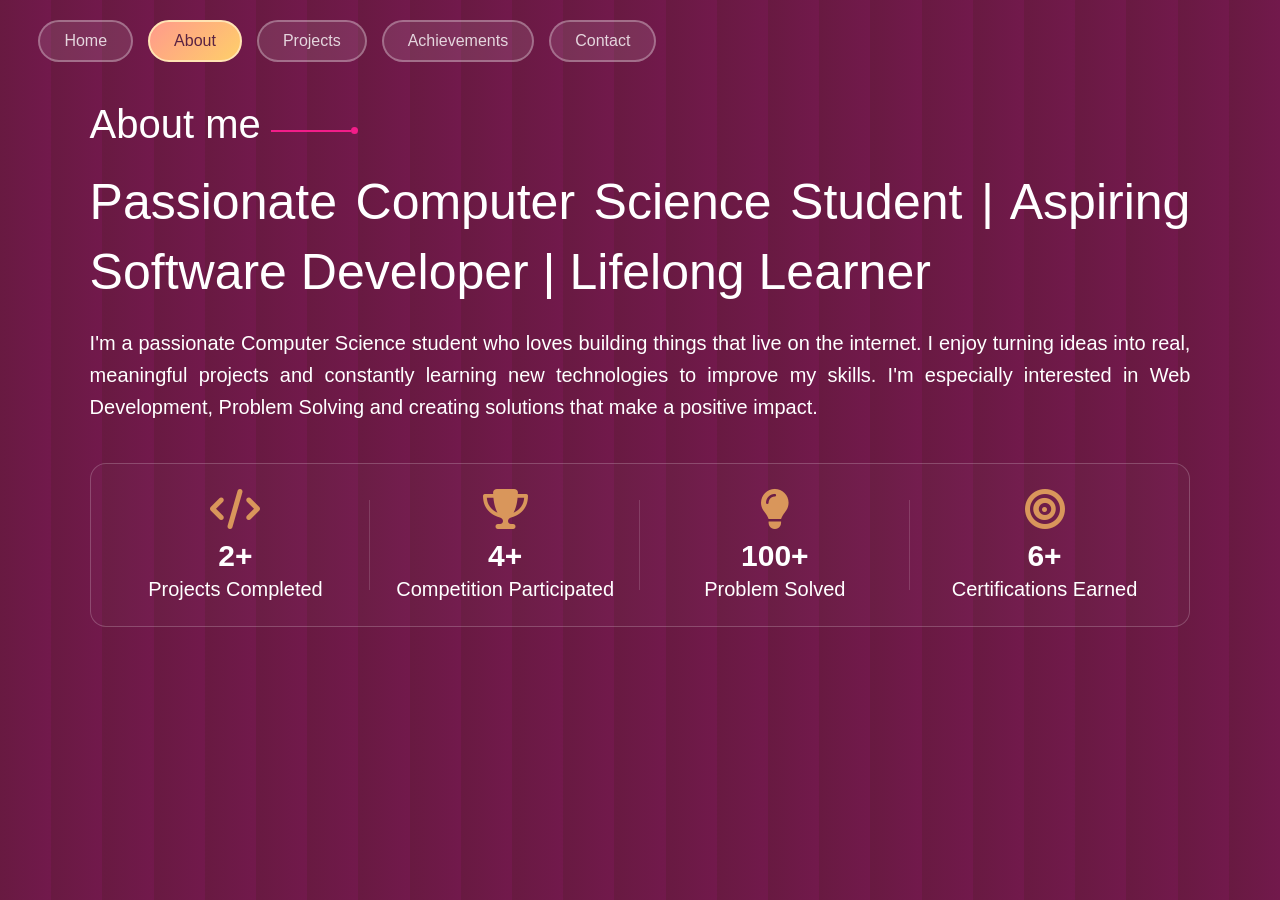
==== about.html @ 4cc9cf47 "Added About me page" ====
<!DOCTYPE html>
<html lang="en">

<head>
    <link rel="stylesheet" href="about.css">
    <link rel="stylesheet" href="https://cdnjs.cloudflare.com/ajax/libs/font-awesome/6.4.0/css/all.min.css">
    <meta charset="UTF-8">
    <meta name="viewport" content="width=device-width, initial-scale=1.0">
    <title>Nuzhat Khan</title>
</head>

<body>
    <nav class="navbar">
        <a href="homepage.html" class="nav-item">Home</a>
        <a href="about.html" class="nav-item active">About</a>
        <a href="#projects" class="nav-item">Projects</a>
        <a href="#achievements" class="nav-item">Achievements</a>
        <a href="#contact" class="nav-item">Contact</a>
    </nav>

    <main class="container">
        <section class="about-section">
            <div class="section-tag">
                <span>About me</span>
                <span class="line"></span>
                <span class="dot"></span>
            </div>
            <h1 class="main-heading">Passionate Computer Science Student | Aspiring Software Developer | Lifelong
                Learner</h1>
            <p class="about-description">
                I'm a passionate Computer Science student who loves building things that live on the internet.
                I enjoy turning ideas into real, meaningful projects and constantly learning new technologies
                to improve my skills. I'm especially interested in Web Development, Problem Solving and creating
                solutions that make a positive impact.
            </p>
        </section>

        <section class="stats-container">
            <div class="stat-card">
                <i class="fa-solid fa-code stat-icon"></i>
                <h2 class="stat-number">2+</h2>
                <p class="stat-label">Projects Completed</p>
            </div>
            <div class="stat-card">
                <i class="fa-solid fa-trophy stat-icon"></i>
                <h2 class="stat-number">4+</h2>
                <p class="stat-label">Competition Participated</p>
            </div>
            <div class="stat-card">
                <i class="fa-solid fa-lightbulb stat-icon"></i>
                <h2 class="stat-number">100+</h2>
                <p class="stat-label">Problem Solved</p>
            </div>
            <div class="stat-card">
                <i class="fa-solid fa-bullseye stat-icon"></i>
                <h2 class="stat-number">6+</h2>
                <p class="stat-label">Certifications Earned</p>
            </div>
        </section>
    </main>

</body>

</html>
---- about.css ----
* {
    margin: 0;
    padding: 0;
    box-sizing: border-box;
    font-family: 'Segoe UI', Tahoma, Geneva, Verdana, sans-serif;
}

body {
    margin: 0;
    min-height: 100vh;
    background: repeating-linear-gradient(90deg,
            rgb(104, 26, 65) 4%,
            rgb(114, 25, 76) 8%);
}

.navbar {
    margin: 0 auto;
    padding: 20px 3%;
    display: flex;
    gap: 15px;
}

.nav-item {
    text-decoration: none;
    font-family: 'Segoe UI', Arial, sans-serif;
    color: rgba(255, 255, 255, 0.8);
    font-weight: 500;
    padding: 10px 24px;
    border-radius: 50px;
    background-color: rgb(255, 255, 255, 0.1);
    border: 2px solid rgba(255, 255, 255, 0.3);
    transition: all 0.3s ease;
}

.nav-item:not(.active):hover{
    background: linear-gradient(135deg, #FF9A8B, #FECF6A);
    border-color: #FFE3B3;
    color: #5A2342;
    transform: translateY(-3px);
}
.nav-item.active {
    background: linear-gradient(135deg, #FF9A8B, #FECF6A);
    border-color: #FFE3B3;
    color: #5A2342;
}

.container {
    max-width: 1440px;
    margin: 0 auto;
    padding: 0 7%;
}

.about-section {
    margin-top: 20px;
}

.section-tag {
    font-family: 'Poppins', sans-serif;
    font-weight: 400;
    font-size: 40px;
    color: rgba(255, 255, 255);
    margin-bottom: 10px;
    display: flex;
    align-items: center;
}

.line {
    margin-top: 12px;
    width: 80px;
    height: 2px;
    background: #F21D89;
    margin-left: 10px;
}

.dot {
    margin-top: 12px;
    width: 7px;
    height: 7px;
    background: #F21D89;
    border-radius: 50%;
    flex-shrink: 0;
}

.main-heading {
    text-align: justify;
    font-size: 50px;
    font-weight: 500;
    line-height: 1.4;
    margin: 20px 0;
    color: #ffffff;
}

.about-description {
    color: #ffffff;
    font-size: 20px;
    line-height: 1.6;
    text-align: justify;
    font-weight: 400;
}

.stats-container {
    display: grid;
    grid-template-columns: repeat(4, 1fr);
    border: 1px solid rgba(255, 255, 255, 0.2);
    border-radius: 16px;
    padding: 25px 10px;
    margin: 40px 0;
    background: rgba(255, 255, 255, 0.02);
    text-align: center;
}

.stat-card {
    position: relative;
}


.stat-card:not(:last-child)::after {
    content: '';
    position: absolute;
    right: 0;
    top: 10%;
    height: 80%;
    width: 1px;
    background-color: rgba(255, 255, 255, 0.15);
}

.stat-icon {
    font-size: 40px;
    color: #d9965b;
    margin-bottom: 10px;
}

.stat-number {
    font-size: 30px;
    font-weight: 600;
    margin-bottom: 5px;
    color: #ffffff;
}

.stat-label {
    font-size: 20px;
    color: #ffffff;
    padding: 0 10px;
}
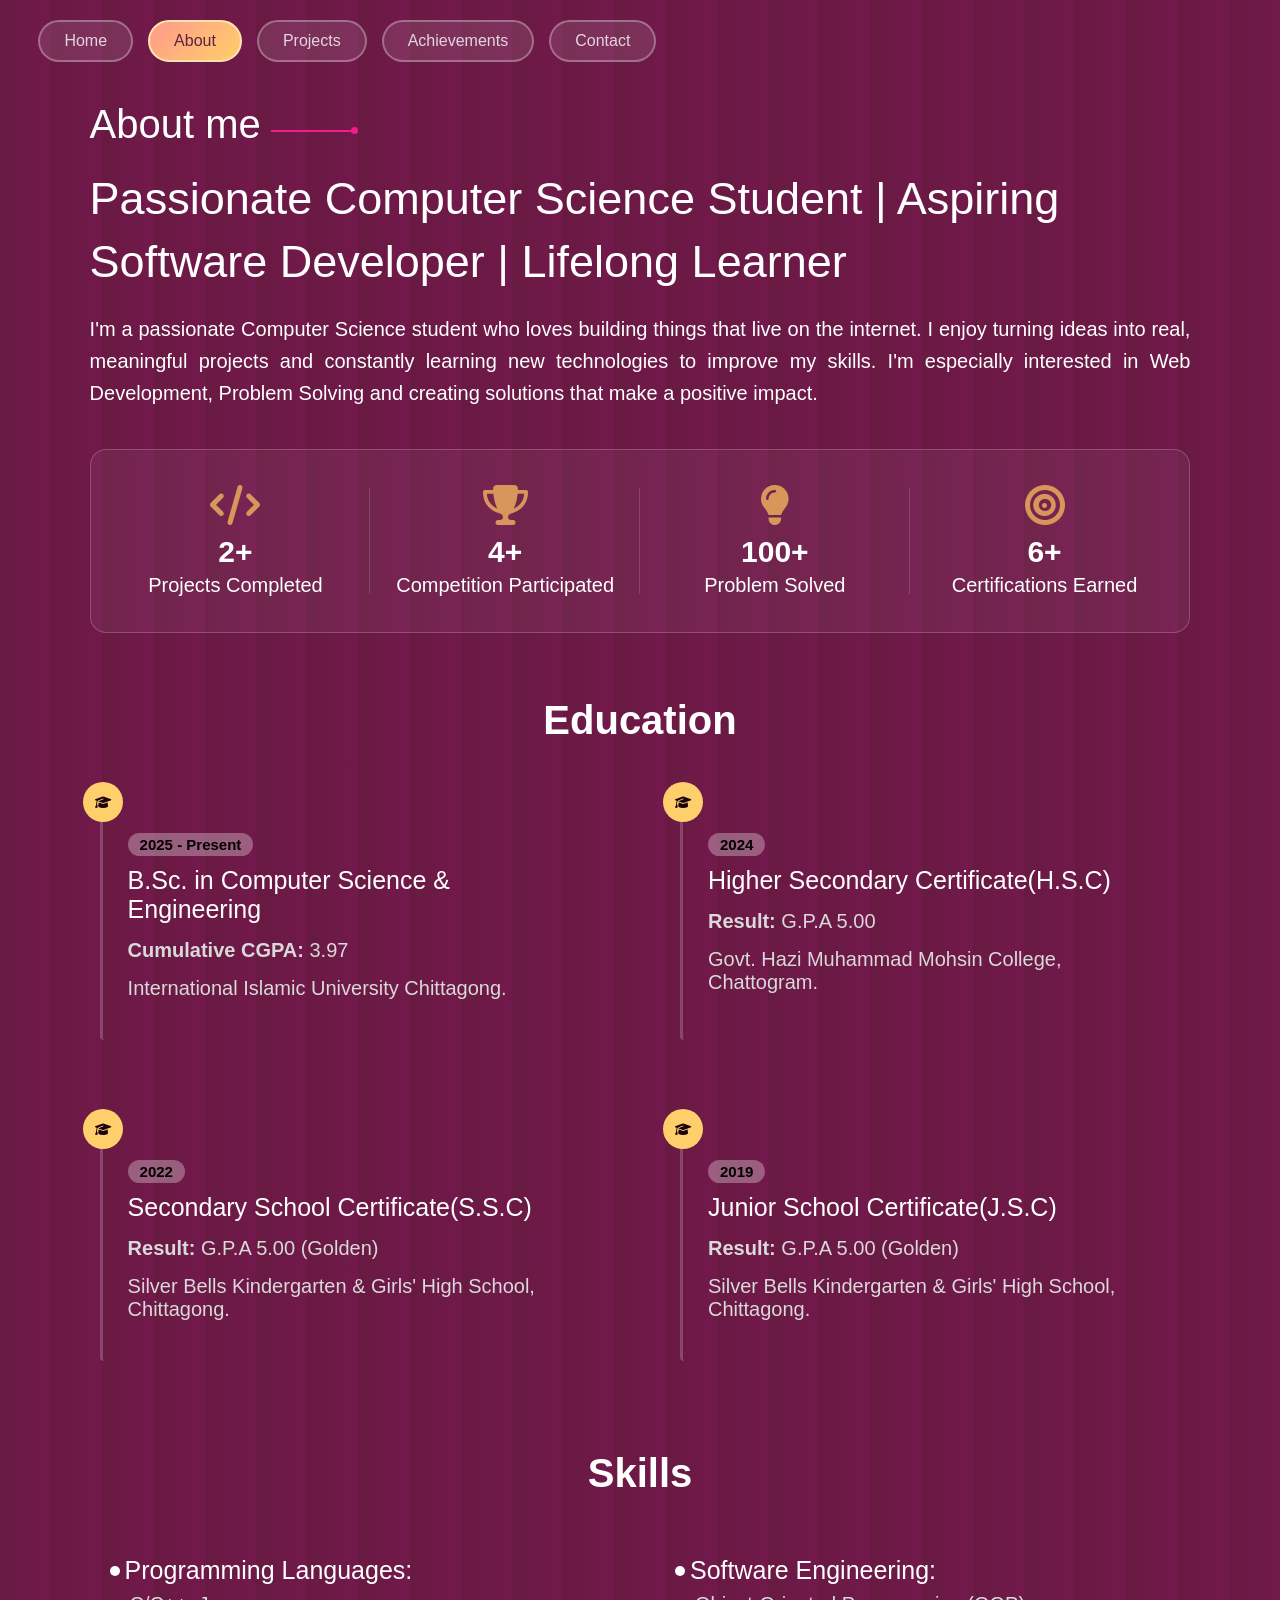
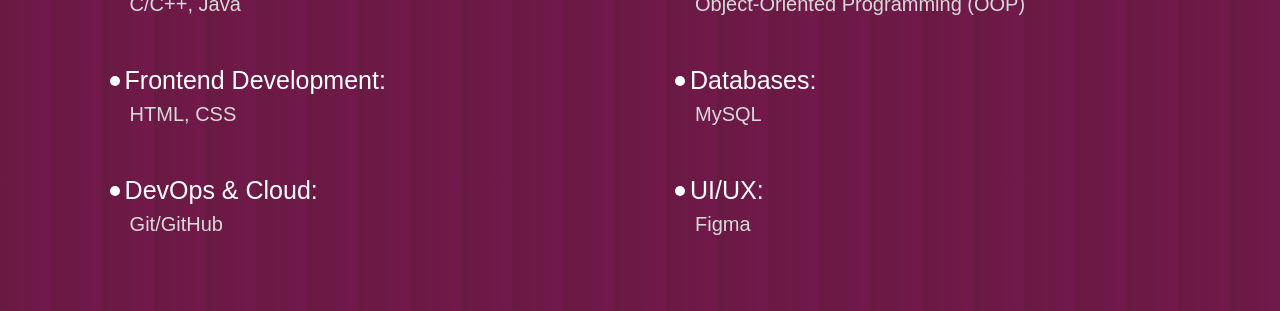
==== commit f721ac5d: "Completed About page" ====
--- a/about.html
+++ b/about.html
@@ -6,7 +6,7 @@
     <link rel="stylesheet" href="https://cdnjs.cloudflare.com/ajax/libs/font-awesome/6.4.0/css/all.min.css">
     <meta charset="UTF-8">
     <meta name="viewport" content="width=device-width, initial-scale=1.0">
-    <title>Nuzhat Khan</title>
+    <title>Nuzhat Khan - About</title>
 </head>
 
 <body>
@@ -57,6 +57,81 @@
                 <p class="stat-label">Certifications Earned</p>
             </div>
         </section>
+
+        <section class="education-section">
+            <h2 class="section-title">Education</h2>
+            <div class="education-grid">
+
+                <div class="education-item">
+                    <div class="edu-icon"><i class="fa-solid fa-graduation-cap"></i></div>
+                    <span class="edu-year">2025 - Present</span>
+                    <h3>B.Sc. in Computer Science & Engineering</h3>
+                    <p class="edu-result"><b>Cumulative CGPA:</b> 3.97</p>
+                    <p class="edu-institute">International Islamic University Chittagong.</p>
+                </div>
+
+                <div class="education-item">
+                    <div class="edu-icon"><i class="fa-solid fa-graduation-cap"></i></div>
+                    <span class="edu-year">2024</span>
+                    <h3>Higher Secondary Certificate(H.S.C)</h3>
+                    <p class="edu-result"><b>Result:</b> G.P.A 5.00</p>
+                    <p class="edu-institute">Govt. Hazi Muhammad Mohsin College, Chattogram.</p>
+                </div>
+
+                <div class="education-item">
+                    <div class="edu-icon"><i class="fa-solid fa-graduation-cap"></i></div>
+                    <span class="edu-year">2022</span>
+                    <h3>Secondary School Certificate(S.S.C)</h3>
+                    <p class="edu-result"><b>Result:</b> G.P.A 5.00 (Golden)</p>
+                    <p class="edu-institute">Silver Bells Kindergarten & Girls' High School, Chittagong.</p>
+                </div>
+
+                <div class="education-item">
+                    <div class="edu-icon"><i class="fa-solid fa-graduation-cap"></i></div>
+                    <span class="edu-year">2019</span>
+                    <h3>Junior School Certificate(J.S.C)</h3>
+                    <p class="edu-result"><b>Result:</b> G.P.A 5.00 (Golden)</p>
+                    <p class="edu-institute">Silver Bells Kindergarten & Girls' High School, Chittagong.</p>
+                </div>
+            </div>
+        </section>
+
+        <section class="skills-section">
+            <h2 class="section-title">Skills</h2>
+            <div class="skills-grid">
+
+                <div class="skill-category">
+                    <h3>Programming Languages:</h3>
+                    <p>C/C++, Java</p>
+                </div>
+
+                <div class="skill-category">
+                    <h3>Software Engineering:</h3>
+                    <p>Object-Oriented Programming (OOP)</p>
+                </div>
+
+                <div class="skill-category">
+                    <h3>Frontend Development:</h3>
+                    <p>HTML, CSS</p>
+                </div>
+
+                <div class="skill-category">
+                    <h3>Databases:</h3>
+                    <p>MySQL</p>
+                </div>
+
+                <div class="skill-category">
+                    <h3>DevOps & Cloud:</h3>
+                    <p>Git/GitHub</p>
+                </div>
+
+                <div class="skill-category">
+                    <h3>UI/UX:</h3>
+                    <p>Figma</p>
+                </div>
+
+            </div>
+        </section>
     </main>
 
 </body>
--- a/about.css
+++ b/about.css
@@ -82,8 +82,8 @@
 }
 
 .main-heading {
-    text-align: justify;
-    font-size: 50px;
+    text-align: left;
+    font-size: 45px;
     font-weight: 500;
     line-height: 1.4;
     margin: 20px 0;
@@ -105,12 +105,26 @@
     border-radius: 16px;
     padding: 25px 10px;
     margin: 40px 0;
-    background: rgba(255, 255, 255, 0.02);
+    background: rgba(255, 255, 255, 0.05);
     text-align: center;
 }
 
 .stat-card {
     position: relative;
+
+    transition: transform 0.3s ease, background-color 0.3s ease;
+    border-radius: 8px; 
+    padding: 10px 0;
+}
+
+.stat-card:hover {
+    background-color: rgba(255, 255, 255, 0.05);
+    transform: translateY(-4px);
+}
+
+.stat-card:hover .stat-icon {
+    transform: scale(1.15);
+    color: #FECF6A; 
 }
 
 
@@ -128,6 +142,8 @@
     font-size: 40px;
     color: #d9965b;
     margin-bottom: 10px;
+
+    transition: transform 0.3s ease, color 0.3s ease;
 }
 
 .stat-number {
@@ -143,3 +159,175 @@
     padding: 0 10px;
 }
 
+.section-title {
+    color: #ffffff;
+    text-align: center;
+    margin: 0px 0 50px 0;
+    font-weight: 600;
+    font-family: 'Poppins', sans-serif;
+    font-size: 40px;
+}
+
+.education-section {
+    padding: 25px 10px;
+    margin: 40px 0;
+}
+
+.education-grid {
+    display: grid;
+    grid-template-columns: repeat(2, 1fr);
+    gap: 80px;
+}
+
+.education-item {
+    position: relative;
+    padding-left: 25px;
+    border-left: 3px solid rgba(255, 255, 255, 0.2);
+
+    transition: all 0.3s ease;
+    border-radius: 4px;
+    padding-right: 15px;
+    padding-top: 40px;
+    padding-bottom: 40px;
+}
+
+.education-item:hover {
+    background-color: rgb(217, 217, 217, 0.05);
+    border-left-color: #d9965b; 
+    padding-left: 30px; 
+}
+
+.education-item:hover .edu-icon {
+    transform: scale(1.1) rotate(-10deg);
+}
+
+.edu-icon {
+    position: absolute;
+    left: -20px;
+    top: -11px;
+    background-color: #FECF6A;
+    color: #1a020e;
+    width: 40px;
+    height: 40px;
+    border-radius: 50%;
+    display: flex;
+    justify-content: center;
+    align-items: center;
+    font-size: 13px;
+
+    transition: transform 0.3s ease;
+}
+
+.edu-year {
+    display: inline-block;
+    background-color: rgba(255, 255, 255, 0.3);
+    padding: 3px 12px;
+    border-radius: 12px;
+    font-size: 15px;
+    font-weight: bold;
+    margin-bottom: 10px;
+}
+
+.education-item h3 {
+    font-size: 25px;
+    font-weight: 500;
+    margin-bottom: 15px;
+    color: #ffffff;
+}
+
+.edu-result {
+    font-size: 20px;
+    color: #D9D9D9;
+    margin-bottom: 15px;
+    font-weight: 400;
+}
+
+.edu-institute {
+    font-size: 20px;
+    color: #D9D9D9;
+    font-weight: 400;
+}
+
+.skills-section {
+    padding: 25px 10px;
+    margin: 40px 0;
+}
+
+.skills-grid {
+    display: grid;
+    grid-template-columns: repeat(2, 1fr);
+    gap: 30px 50px;
+    margin-top: 20px;
+}
+
+.skill-category {
+    position: relative;
+    transition: all 0.3s ease;
+    border-radius: 6px;
+    padding: 10px 10px 10px 25px;
+}
+
+.skill-category:hover {
+    background-color: rgba(255, 255, 255, 0.04);
+    transform: translateX(5px); 
+}
+
+
+.skill-category::before {
+    content: '';
+    position: absolute;
+    left: 10px;
+    top: 20px;
+    width: 10px;
+    height: 10px;
+    background-color: #ffffff;
+    border-radius: 50%;
+
+    transition: background-color 0.3s ease, transform 0.3s ease;
+}
+
+.skill-category:hover::before {
+    background-color: #FECF6A; 
+    transform: scale(1.3);
+}
+
+.skill-category h3 {
+    font-size: 25px;
+    font-weight: 500;
+    margin-bottom: 8px;
+    color: #ffffff;
+}
+
+.skill-category p {
+    font-size: 20px;
+    color: #D9D9D9;
+    padding-left: 5px;
+    font-weight: 400;
+}
+
+@media (max-width: 768px) {
+    .stats-container {
+        grid-template-columns: repeat(2, 1fr);
+        gap: 20px 0;
+    }
+    .stat-card:nth-child(2)::after {
+        display: none;
+    }
+    .education-grid, .skills-grid {
+        grid-template-columns: 1fr;
+    }
+}
+
+@media (max-width: 480px) {
+    .stats-container {
+        grid-template-columns: 1fr;
+        gap: 25px 0;
+    }
+    .stat-card::after {
+        display: none;
+    }
+    .main-heading {
+        font-size: 24px;
+    }
+}
+
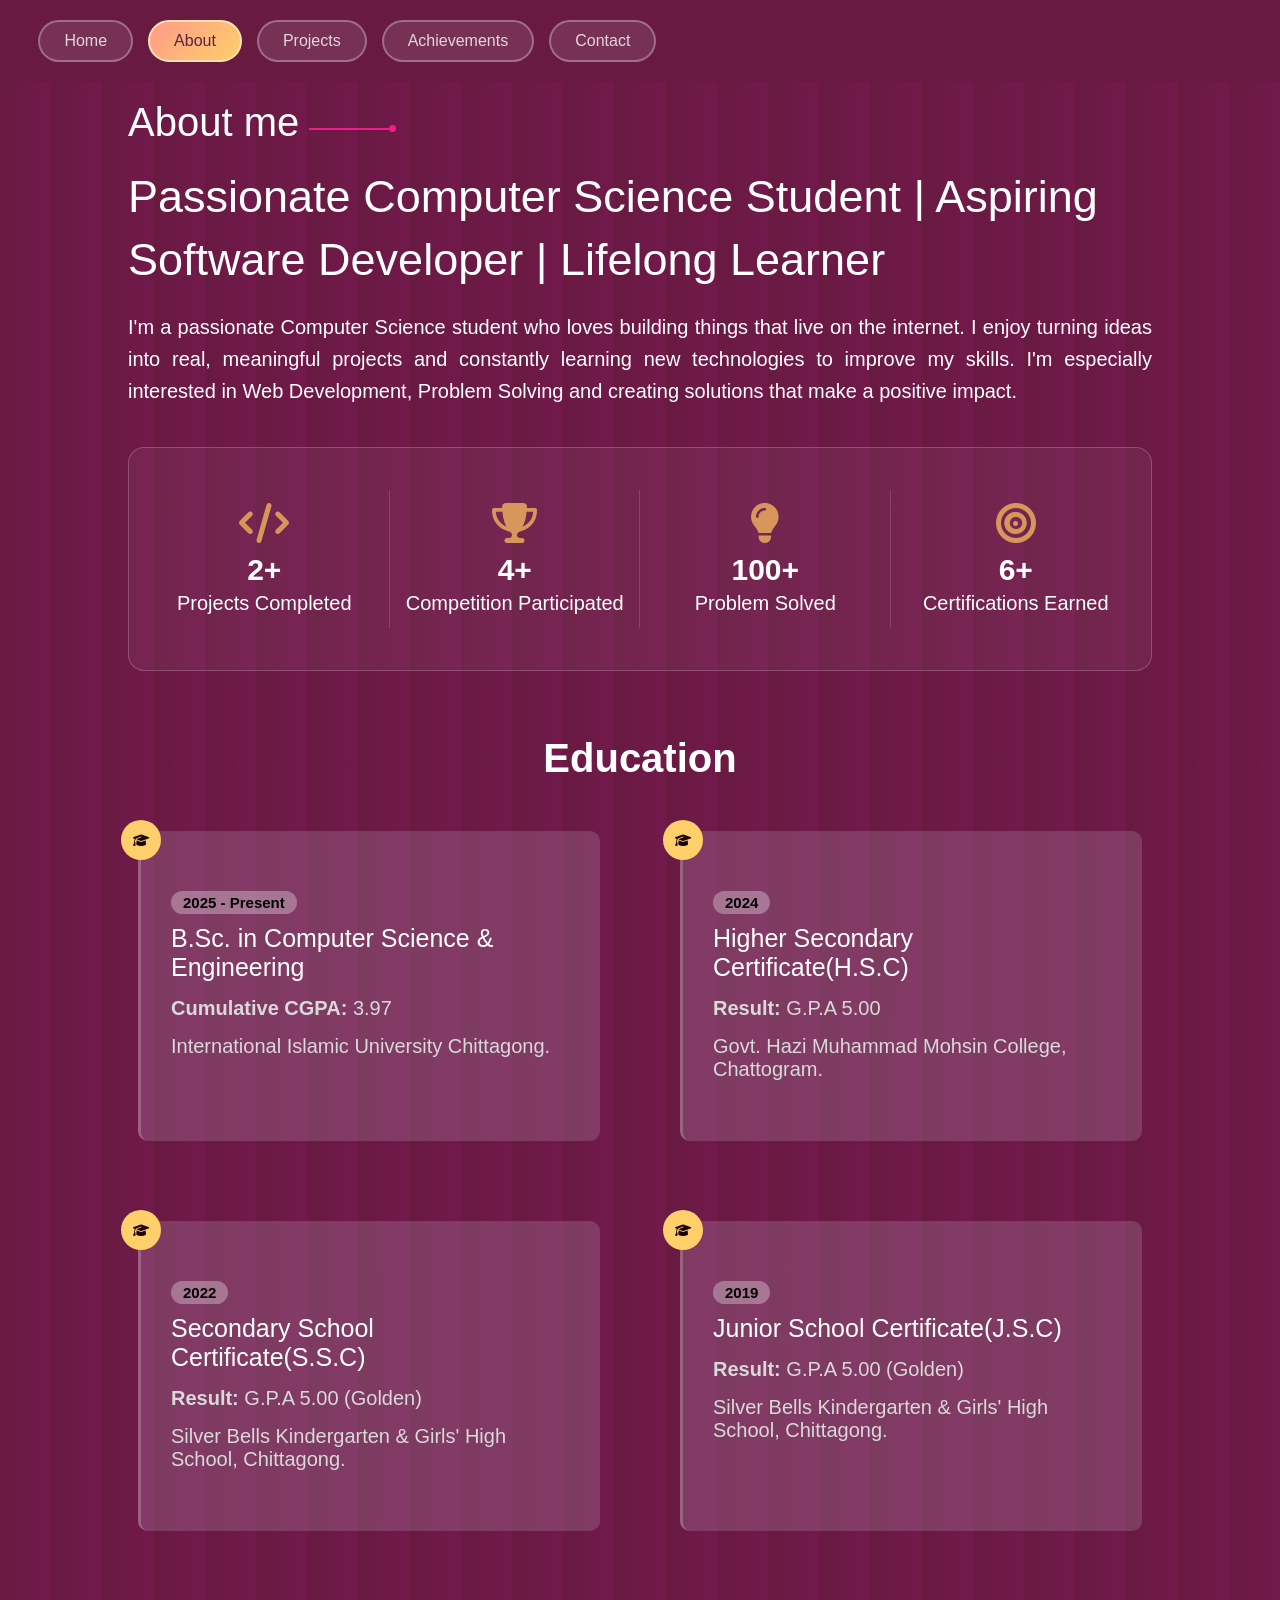
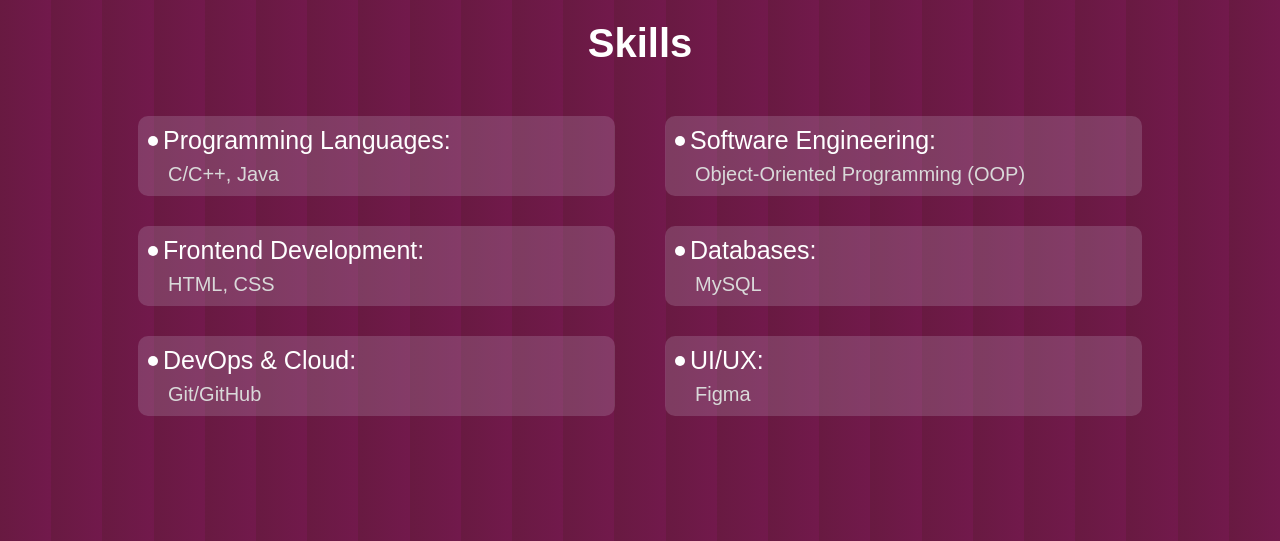
==== commit e6fb9e3b: "Completed portfolio" ====
--- a/about.html
+++ b/about.html
@@ -10,13 +10,13 @@
 </head>
 
 <body>
-    <nav class="navbar">
+    <header><nav class="navbar">
         <a href="homepage.html" class="nav-item">Home</a>
         <a href="about.html" class="nav-item active">About</a>
-        <a href="#projects" class="nav-item">Projects</a>
-        <a href="#achievements" class="nav-item">Achievements</a>
-        <a href="#contact" class="nav-item">Contact</a>
-    </nav>
+        <a href="project.html" class="nav-item">Projects</a>
+        <a href="achievement.html" class="nav-item">Achievements</a>
+        <a href="contact.html" class="nav-item">Contact</a>
+    </nav></header>
 
     <main class="container">
         <section class="about-section">
--- a/about.css
+++ b/about.css
@@ -14,10 +14,15 @@
 }
 
 .navbar {
-    margin: 0 auto;
+    position: fixed;
+    top: 0;
+    left: 0;
+    right: 0;      
+    z-index: 1000;
     padding: 20px 3%;
     display: flex;
     gap: 15px;
+    background: rgb(104, 26, 65);
 }
 
 .nav-item {
@@ -46,8 +51,8 @@
 
 .container {
     max-width: 1440px;
-    margin: 0 auto;
-    padding: 0 7%;
+    margin: 100px auto;
+    padding: 0 10%;
 }
 
 .about-section {
@@ -111,10 +116,9 @@
 
 .stat-card {
     position: relative;
-
     transition: transform 0.3s ease, background-color 0.3s ease;
     border-radius: 8px; 
-    padding: 10px 0;
+    padding: 30px 0;
 }
 
 .stat-card:hover {
@@ -181,24 +185,24 @@
 
 .education-item {
     position: relative;
-    padding-left: 25px;
+    padding-left: 30px;
     border-left: 3px solid rgba(255, 255, 255, 0.2);
-
+    background-color: rgba(188, 160, 188, 0.25);
     transition: all 0.3s ease;
-    border-radius: 4px;
-    padding-right: 15px;
-    padding-top: 40px;
-    padding-bottom: 40px;
+    border-radius: 10px;
+    padding-right: 30px;
+    padding-top: 60px;
+    padding-bottom: 60px;
 }
 
 .education-item:hover {
-    background-color: rgb(217, 217, 217, 0.05);
+    background-color: rgba(249, 185, 242, 0.25);
     border-left-color: #d9965b; 
-    padding-left: 30px; 
+    transform: translateY(-4px); 
 }
 
 .education-item:hover .edu-icon {
-    transform: scale(1.1) rotate(-10deg);
+    transform: scale(1.1) rotate(-15deg);
 }
 
 .edu-icon {
@@ -261,15 +265,16 @@
 }
 
 .skill-category {
+    background-color: rgba(188, 160, 188, 0.25);
     position: relative;
     transition: all 0.3s ease;
-    border-radius: 6px;
+    border-radius: 10px;
     padding: 10px 10px 10px 25px;
 }
 
 .skill-category:hover {
-    background-color: rgba(255, 255, 255, 0.04);
-    transform: translateX(5px); 
+    background-color: rgba(249, 185, 242, 0.25);
+    transform: translateY(5px); 
 }
 
 
